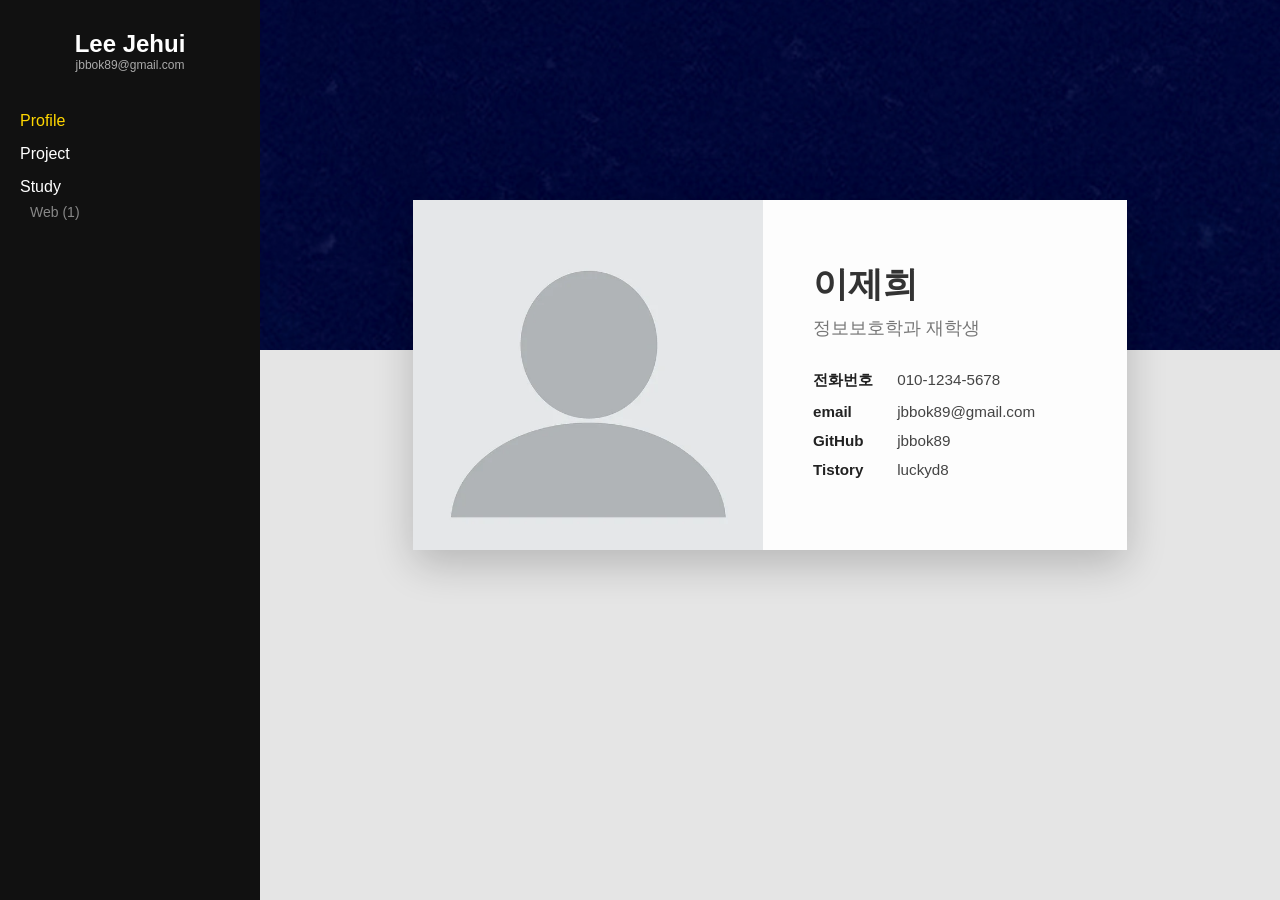
==== index.html @ 4fa14edb "first" ====
<!DOCTYPE html>
<html lang="ko">
<head>
  <meta charset="UTF-8">
  <meta name="viewport" content="width=device-width, initial-scale=1.0">
  <title>Profile</title>
  <link rel="stylesheet" href="css/common.css">
  <link rel="stylesheet" href="css/layout.css">
  <link rel="stylesheet" href="css/profile.css">
</head>
<body>

  <!-- 사이드바 -->
  <div class="sidebar">
  <div class="profile">
    <h2>Lee Jehui</h2>
    <p>jbbok89@gmail.com</p>
  </div>

  <div class="menu">
  <ul>
    <li><a href="index.html" class="active">Profile</a></li>
    <li><a href="project.html">Project</a></li>
    <li>
      <a href="board_web.html">Study</a>
      <ul class="sub_menu">
        <li><a href="board_web.html">Web <span class="count">(1)</span></a></li>
      </ul>
    </li>
  </ul>
</div>
</div>

  <div class="content">
    <div class="banner"></div>

    <div class="profile-card">
      <div class="profile-main">
        <div class="profile-left">
          <img src="img/profile.webp">
        </div>

        <div class="profile-right">
          <h2>이제희</h2>
          <p class="title">정보보호학과 재학생</p>
          <ul class="info">
            <li><strong>전화번호</strong> 010-1234-5678</li>
            <li><strong>email</strong> jbbok89@gmail.com</li>
            <li>
                <strong>GitHub</strong>
                <a href="https://github.com/jbbok89" target="_blank">jbbok89</a>
            </li>
            <li>
                <strong>Tistory</strong>
                <a href="https://luckyd8.tistory.com/" target="_blank">luckyd8</a>
            </li>
          </ul>
        </div>
      </div>
      
    </div>
  </div>

</body>
</html>
---- css/common.css ----
/* 기본 설정(모든 태그에 적용) */
* {
  margin: 0;
  padding: 0;
  box-sizing: border-box; /* width/height 내 padding까지 포함해서 계산 */
  font-family: sans-serif;
}
---- css/layout.css ----
/* 전체 페이지 */
body {
  display: flex; /* 좌(sidebar) + 우(content) */
  background: #e5e5e5;
}

/* 사이드바 */
.sidebar {
  flex: 0 0 30%;   /* 부모 요소(body)의 30% 고정 */
  min-width: 160px; /* 최소 160px 유지 */
  max-width: 260px; /* 최대 260px 유지 */
  height: 100vh; /* 화면 높이 전체 채움 */
  background: #111;
  color: white;
  padding: 30px 20px; /* 위아래 30px, 좌우 20px 여백*/
  position: sticky;  /* 스크롤해도 화면에 붙어 따라옴 */
  top: 0;           /* 위쪽으로 고정 */
}

/* 프로필 */
.profile {
  text-align: center;
  margin-bottom: 40px;
}

.profile p {
  text-align: center;
  font-size: 12px;
  color: #aaa;
}

/* 메뉴 */
.menu li {
  list-style: none; 
  margin: 15px 0;
}

.menu a {
  color: white;
  display: block; 
  text-decoration: none; /* 밑줄 제거 */
  transition: 0.3s; /* hover 0.3초 지연 */
}

.menu a:hover, .menu a.active {
  color: gold;
}

/* 서브 메뉴 */
.sub_menu {
  list-style: none;
  padding-left: 10px;  /* 들여쓰기 */
  margin-top: 8px;
}

.sub_menu li {
  margin: 6px 0;
}

.sub_menu a {
  color: #888;
  font-size: 14px;
  text-decoration: none; /* 밑줄 제거 */
  transition: 0.3s; /* hover 0.3초 지연 */
}

.sub_menu a:hover {
  color: gold;
}

/* 콘텐츠 */
.content {
  flex: 1; /* 남은 공간 전부 차지 */
  padding: 0; 
  margin: 0;
  width: 100%;
}
---- css/profile.css ----
/* 배너 */
.banner {
  width: 100%;
  height: 350px;
  background: url('../img/cover.jpg');
  background-size: cover; /* 이미지가 영역을 꽉 채우도록 확대/축소 */
  background-position: center;
  flex-shrink: 0; /* flex 컨테이너 내에서 줄어들지 않게 고정 */
}

/* 메인 (사이드바를 제외한 전체) */
.content {
  display: flex; 
  flex-direction: column; /* 자식 요소를 세로 방향으로 정렬 */
  align-items: center; /* 자식 요소를 가로 가운데 정렬 */
  padding: 0;
  margin: 0;
  width: 100%; /* 가로 전체 */
  height: 100vh; /* 세로 전체 */
}

/* 프로필 카드 */
.profile-card {
  display: flex;
  flex-direction: column; /* 자식 요소를 세로 방향으로 정렬 */
  max-width: 850px; /* 가로 너비 제한 */
  width: 70%; /* 부모 요소 기준 70% 까지 늘어남 */
  margin: -150px auto 0; /* 위로 -150px 이동 + 좌우 가운데 정렬(auto) */
  background: white;
  box-shadow: 0 15px 40px rgba(0,0,0,0.2);
  position: relative; /* z-index 적용을 위한 기준 좌표 설정 */
  z-index: 10; /* 다른 요소보다 위에 보이게 레이어 올림 */
  border-radius: 12px; /* 모서리를 둥글게 */
}

/* 프로필 카드 내 이미지 + 텍스트 */
.profile-main {
  display: flex;
  width: 100%; /* 부모(.profile-card) 전체 너비 사용 */
}

/* 프로필 사진 */
.profile-left {
  flex: 0 0 350px; /* 늘어나거나 죽어들지 않음 + 기본 너비 350px 고정 */
}

.profile-left img {
  width: 100%; /* 부모(.profile-card) 전체 너비 사용 */
  height: 100%; /* 부모(.profile-card) 전체 높이 사용 */
  display: block; /* 기본 inline 요소를 블록 요소로 변경 */
  object-fit: contain; /* img 비율 유지하면서 전체가 다 보이도록 */
}

/* 프로필 텍스트 */
.profile-right {
  flex: 1; /* 남는 공간을 전부 차지 (왼쪽 350px 제외 나머지) */
  padding: 40px 50px; /* 위아래 40px, 좌우 50px 여백 */
  display: flex;
  flex-direction: column; /* 내부 요소를 세로 방향으로 배치 */
  justify-content: center; /* 내부 요소 가운데 정렬 */
  background: #fdfdfd;
}

.profile-right h2 {
  font-size: 2.2rem;
  margin-bottom: 8px;
  color: #333;
}

.title {
  font-size: 1.1rem;
  color: #777;
  margin-bottom: 30px;
}

/* 상세 정보 */
.info {
  list-style: none;
  padding: 0;
}

.info li {
  margin-bottom: 12px;
  font-size: 0.95rem;
  color: #444;
}

.info li strong {
  display: inline-block;
  width: 80px;
  color: #222;
}

/* 링크 스타일 */
.info li a {
  color: #444;
  text-decoration: none;
  cursor: pointer;
}

.info li a:hover {
  text-decoration: underline;
}

/* 모바일 대응 */
@media (max-width: 768px) {
  .content {
    height: auto;
    overflow: visible;
  }
  
  .banner {
    height: 250px;
  }

  .profile-card {
    margin: -120px auto 30px;
  }

  .profile-main {
    flex-direction: column;
  }

  .profile-left {
    flex: 0 0 auto;
    height: 200px;
  }

  .profile-right {
    padding: 30px;
    text-align: center;
  }

  .info li {
    display: flex;
    justify-content: center;
  }
}
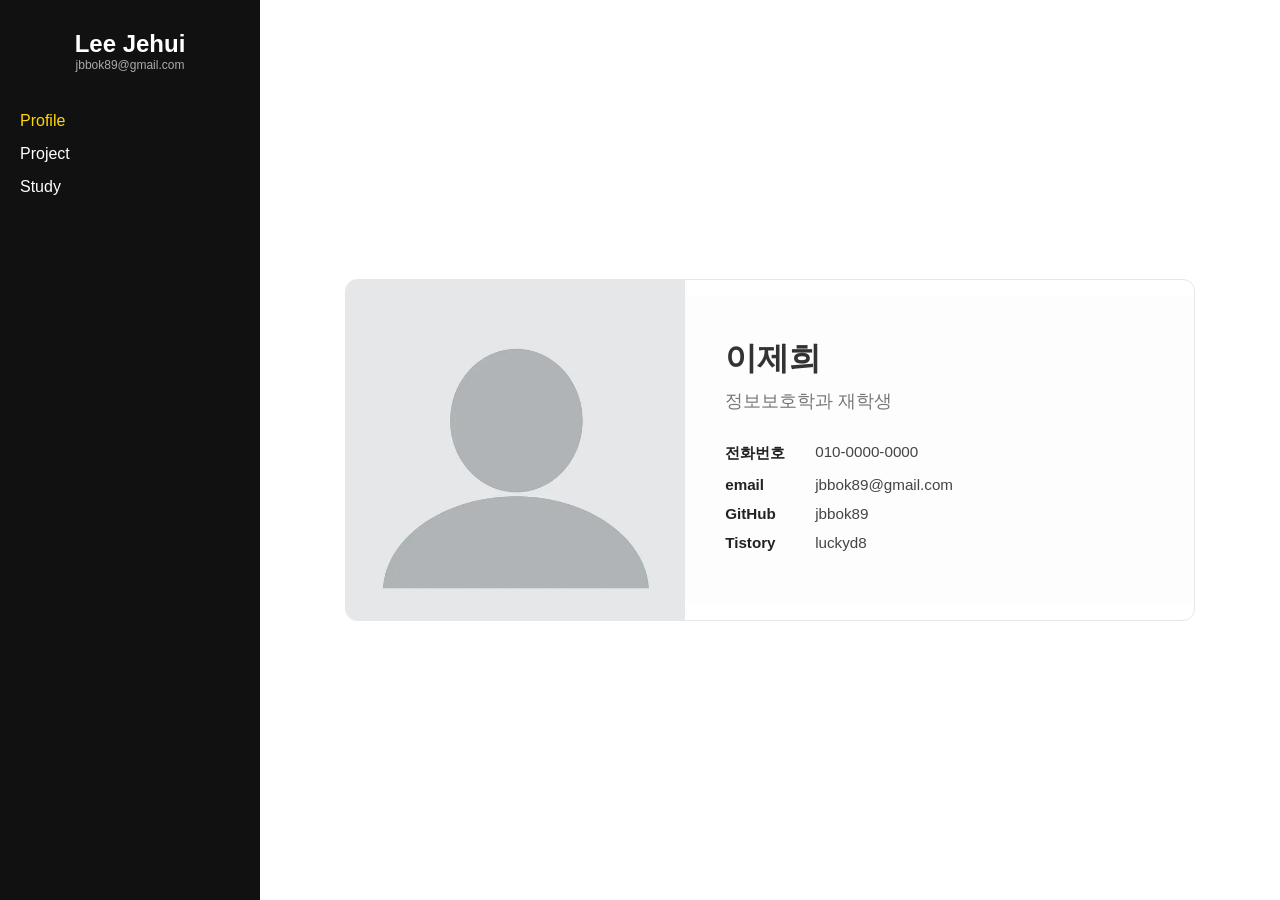
==== commit 841968f1: "m" ====
--- a/index.html
+++ b/index.html
@@ -1,64 +1,64 @@
 <!DOCTYPE html>
 <html lang="ko">
 <head>
-  <meta charset="UTF-8">
-  <meta name="viewport" content="width=device-width, initial-scale=1.0">
+  <meta charset="UTF-8" />
+  <meta name="viewport" content="width=device-width, initial-scale=1.0" />
   <title>Profile</title>
-  <link rel="stylesheet" href="css/common.css">
-  <link rel="stylesheet" href="css/layout.css">
-  <link rel="stylesheet" href="css/profile.css">
+
+  <link rel="stylesheet" href="css/common.css" />
+  <link rel="stylesheet" href="css/layout.css" />
+  <link rel="stylesheet" href="css/profile.css" />
 </head>
+
 <body>
 
   <!-- 사이드바 -->
   <div class="sidebar">
-  <div class="profile">
-    <h2>Lee Jehui</h2>
-    <p>jbbok89@gmail.com</p>
+
+    <div class="profile">
+      <h2>Lee Jehui</h2>
+      <p>jbbok89@gmail.com</p>
+    </div>
+
+    <div class="menu">
+      <ul>
+        <li><a href="index.html" class="active">Profile</a></li>
+        <li><a href="project.html">Project</a></li>
+        <li><a href="study.html">Study</a></li>
+      </ul>
+    </div>
+
   </div>
 
-  <div class="menu">
-  <ul>
-    <li><a href="index.html" class="active">Profile</a></li>
-    <li><a href="project.html">Project</a></li>
-    <li>
-      <a href="board_web.html">Study</a>
-      <ul class="sub_menu">
-        <li><a href="board_web.html">Web <span class="count">(1)</span></a></li>
-      </ul>
-    </li>
-  </ul>
-</div>
-</div>
-
+  <!-- 메인 콘텐츠 -->
   <div class="content">
-    <div class="banner"></div>
 
     <div class="profile-card">
+
       <div class="profile-main">
+
         <div class="profile-left">
-          <img src="img/profile.webp">
+          <img src="img/profile.webp" alt="profile image" />
         </div>
 
         <div class="profile-right">
+
           <h2>이제희</h2>
           <p class="title">정보보호학과 재학생</p>
+
           <ul class="info">
-            <li><strong>전화번호</strong> 010-1234-5678</li>
+            <li><strong>전화번호</strong> 010-0000-0000</li>
             <li><strong>email</strong> jbbok89@gmail.com</li>
-            <li>
-                <strong>GitHub</strong>
-                <a href="https://github.com/jbbok89" target="_blank">jbbok89</a>
-            </li>
-            <li>
-                <strong>Tistory</strong>
-                <a href="https://luckyd8.tistory.com/" target="_blank">luckyd8</a>
-            </li>
+            <li><strong>GitHub</strong> <a href="https://github.com/jbbok89" target="_blank">jbbok89</a></li>
+            <li><strong>Tistory</strong> <a href="https://luckyd8.tistory.com/" target="_blank">luckyd8</a></li>
           </ul>
+
         </div>
+
       </div>
-      
+
     </div>
+
   </div>
 
 </body>
--- a/css/layout.css
+++ b/css/layout.css
@@ -1,20 +1,27 @@
-/* 전체 페이지 */
+/* layout.css */
+
 body {
-  display: flex; /* 좌(sidebar) + 우(content) */
-  background: #e5e5e5;
+  display: flex;
+  background: white;
+  min-height: 100vh; /* 💡 body가 최소한 화면 전체 높이를 가지도록 설정 */
+  margin: 0;
 }
 
 /* 사이드바 */
 .sidebar {
-  flex: 0 0 30%;   /* 부모 요소(body)의 30% 고정 */
-  min-width: 160px; /* 최소 160px 유지 */
-  max-width: 260px; /* 최대 260px 유지 */
-  height: 100vh; /* 화면 높이 전체 채움 */
+  flex: 0 0 30%;
+  min-width: 160px;
+  max-width: 260px;
+  
+  /* 💡 기존 height: 100vh; 에서 변경 */
+  min-height: 100vh; /* 콘텐츠가 길어져도 사이드바가 바닥까지 내려가도록 */
+  
   background: #111;
   color: white;
-  padding: 30px 20px; /* 위아래 30px, 좌우 20px 여백*/
-  position: sticky;  /* 스크롤해도 화면에 붙어 따라옴 */
-  top: 0;           /* 위쪽으로 고정 */
+  padding: 30px 20px;
+  position: sticky;
+  top: 0;
+  align-self: flex-start; /* 💡 사이드바 자체는 상단에 고정 */
 }
 
 /* 프로필 */
@@ -24,54 +31,32 @@
 }
 
 .profile p {
-  text-align: center;
   font-size: 12px;
   color: #aaa;
 }
 
 /* 메뉴 */
 .menu li {
-  list-style: none; 
+  list-style: none;
   margin: 15px 0;
 }
 
 .menu a {
   color: white;
-  display: block; 
-  text-decoration: none; /* 밑줄 제거 */
-  transition: 0.3s; /* hover 0.3초 지연 */
+  display: block;
+  text-decoration: none;
+  transition: 0.3s;
 }
 
-.menu a:hover, .menu a.active {
+.menu a:hover,
+.menu a.active {
   color: gold;
 }
 
-/* 서브 메뉴 */
-.sub_menu {
-  list-style: none;
-  padding-left: 10px;  /* 들여쓰기 */
-  margin-top: 8px;
-}
-
-.sub_menu li {
-  margin: 6px 0;
-}
-
-.sub_menu a {
-  color: #888;
-  font-size: 14px;
-  text-decoration: none; /* 밑줄 제거 */
-  transition: 0.3s; /* hover 0.3초 지연 */
-}
-
-.sub_menu a:hover {
-  color: gold;
-}
-
-/* 콘텐츠 */
+/* 콘텐츠 영역 */
 .content {
-  flex: 1; /* 남은 공간 전부 차지 */
-  padding: 0; 
+  flex: 1;
+  padding: 0;
   margin: 0;
   width: 100%;
 }
--- a/css/profile.css
+++ b/css/profile.css
@@ -1,68 +1,59 @@
-/* 배너 */
-.banner {
-  width: 100%;
-  height: 350px;
-  background: url('../img/cover.jpg');
-  background-size: cover; /* 이미지가 영역을 꽉 채우도록 확대/축소 */
-  background-position: center;
-  flex-shrink: 0; /* flex 컨테이너 내에서 줄어들지 않게 고정 */
-}
-
-/* 메인 (사이드바를 제외한 전체) */
+/* 콘텐츠 */
 .content {
-  display: flex; 
-  flex-direction: column; /* 자식 요소를 세로 방향으로 정렬 */
-  align-items: center; /* 자식 요소를 가로 가운데 정렬 */
-  padding: 0;
-  margin: 0;
-  width: 100%; /* 가로 전체 */
-  height: 100vh; /* 세로 전체 */
+  flex: 1;
+  display: flex;
+  justify-content: center;
+  align-items: center; 
+  padding: 60px 20px; /* 위아래 여백을 넉넉히 주어 잘림 방지 */
+  min-width: 0;
+  min-height: 100vh; /* 💡 최소 높이 유지 */
 }
 
 /* 프로필 카드 */
 .profile-card {
   display: flex;
-  flex-direction: column; /* 자식 요소를 세로 방향으로 정렬 */
-  max-width: 850px; /* 가로 너비 제한 */
-  width: 70%; /* 부모 요소 기준 70% 까지 늘어남 */
-  margin: -150px auto 0; /* 위로 -150px 이동 + 좌우 가운데 정렬(auto) */
+  flex-direction: column;
+  max-width: 850px;
+  width: 90%; 
+  margin: auto; /* 💡 상하좌우 중앙 정렬 유지 */
   background: white;
-  box-shadow: 0 15px 40px rgba(0,0,0,0.2);
-  position: relative; /* z-index 적용을 위한 기준 좌표 설정 */
-  z-index: 10; /* 다른 요소보다 위에 보이게 레이어 올림 */
-  border-radius: 12px; /* 모서리를 둥글게 */
+  overflow: hidden;
+  border: 1px solid #e5e7eb;
+  border-radius: 12px;
 }
 
-/* 프로필 카드 내 이미지 + 텍스트 */
+/* 내부 구조 */
 .profile-main {
   display: flex;
-  width: 100%; /* 부모(.profile-card) 전체 너비 사용 */
+  width: 100%;
+  align-items: center;
 }
 
-/* 프로필 사진 */
+/* 이미지 */
 .profile-left {
-  flex: 0 0 350px; /* 늘어나거나 죽어들지 않음 + 기본 너비 350px 고정 */
+  flex: 0 0 40%; /* 고정 px 대신 비율(%)을 사용하여 유연하게 대처 */
+  max-width: 350px;
 }
 
 .profile-left img {
-  width: 100%; /* 부모(.profile-card) 전체 너비 사용 */
-  height: 100%; /* 부모(.profile-card) 전체 높이 사용 */
-  display: block; /* 기본 inline 요소를 블록 요소로 변경 */
-  object-fit: contain; /* img 비율 유지하면서 전체가 다 보이도록 */
+  width: 100%;
+  height: auto;
+  display: block;
+  object-fit: cover;
 }
 
-/* 프로필 텍스트 */
+/* 텍스트 */
 .profile-right {
-  flex: 1; /* 남는 공간을 전부 차지 (왼쪽 350px 제외 나머지) */
-  padding: 40px 50px; /* 위아래 40px, 좌우 50px 여백 */
+  flex: 1;
+  padding: 40px; /* 패딩을 약간 줄여 좁은 화면 대응 */
   display: flex;
-  flex-direction: column; /* 내부 요소를 세로 방향으로 배치 */
-  justify-content: center; /* 내부 요소 가운데 정렬 */
+  flex-direction: column;
+  justify-content: center;
   background: #fdfdfd;
 }
 
 .profile-right h2 {
-  font-size: 2.2rem;
+  font-size: 2rem;
   margin-bottom: 8px;
   color: #333;
 }
@@ -80,14 +71,17 @@
 }
 
 .info li {
+  display: flex;
+  gap: 10px;
   margin-bottom: 12px;
   font-size: 0.95rem;
   color: #444;
+  flex-wrap: wrap;
 }
 
 .info li strong {
-  display: inline-block;
   width: 80px;
+  flex-shrink: 0;
   color: #222;
 }
 
@@ -102,37 +96,33 @@
   text-decoration: underline;
 }
 
-/* 모바일 대응 */
 @media (max-width: 768px) {
   .content {
-    height: auto;
-    overflow: visible;
-  }
-  
-  .banner {
-    height: 250px;
-  }
-
-  .profile-card {
-    margin: -120px auto 30px;
+    padding: 40px 15px; /* 💡 좁은 화면에서는 주변 여백을 줄여 공간 확보 */
   }
 
   .profile-main {
-    flex-direction: column;
+    flex-direction: column; 
   }
 
   .profile-left {
-    flex: 0 0 auto;
-    height: 200px;
+    flex: none;
+    width: 100%;
+    max-width: 100%;
+  }
+
+  .profile-left img {
+    max-height: 250px; /* 💡 모바일에서 이미지가 차지하는 높이를 줄임 */
+    object-fit: cover;
   }
 
   .profile-right {
-    padding: 30px;
-    text-align: center;
+    width: 100%;
+    padding: 30px 20px;
+    text-align: center; 
   }
 
   .info li {
-    display: flex;
-    justify-content: center;
+    justify-content: center; 
   }
 }
